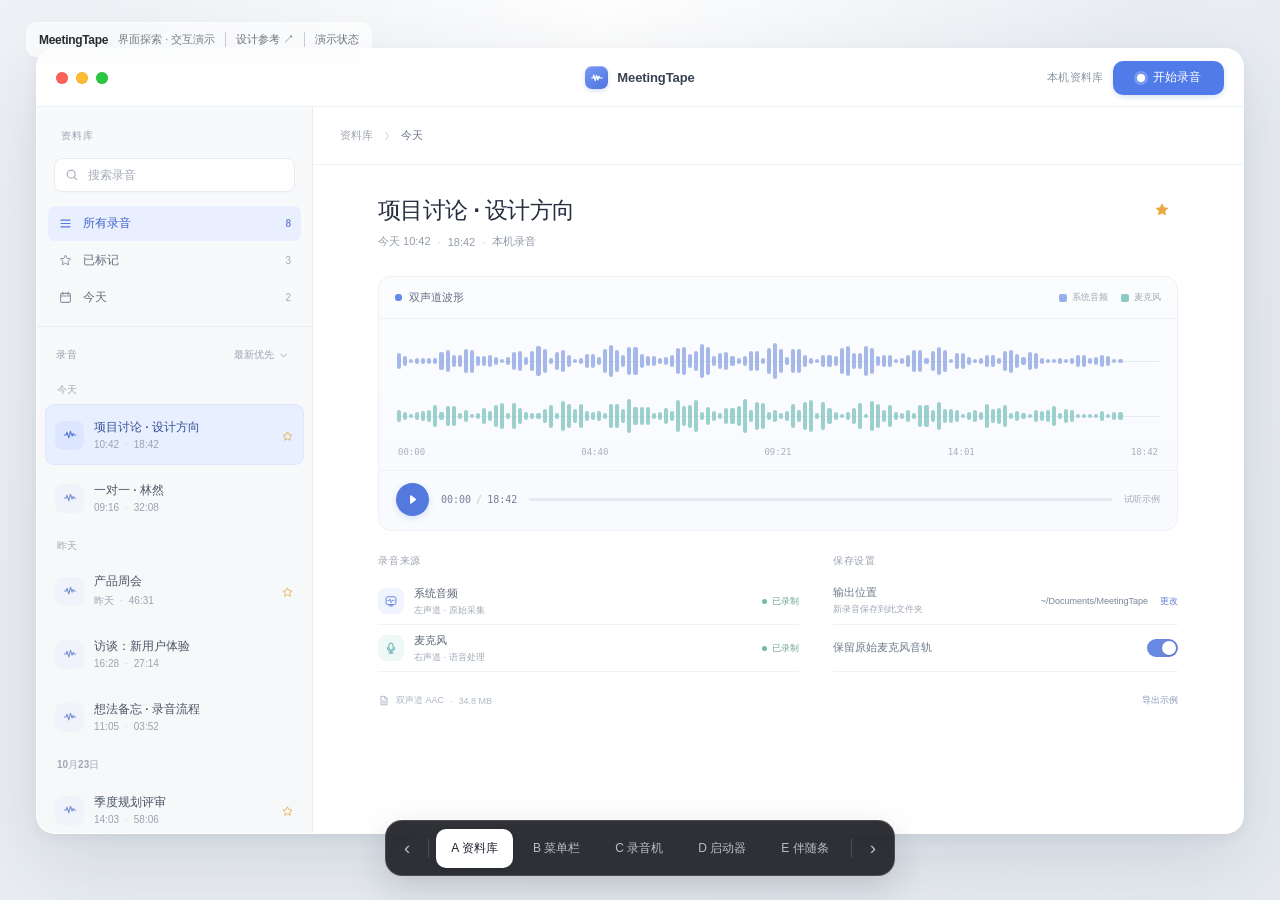
==== Prototypes/GUI/index.html @ 2f589d9b "新增五种可交互的录音界面原型 - Prototypes/GUI 提供资料库、菜单栏、实体录音机、键盘启动器与悬浮伴随条，并用统一入口和 URL 参数切换。 - 各方案使用内存演示数据完成录制、归档、设" ====
<!doctype html>
<html lang="zh-CN">
<head>
  <meta charset="UTF-8"><meta name="viewport" content="width=device-width, initial-scale=1">
  <title>MeetingTape · 五种界面探索</title><link rel="icon" type="image/svg+xml" href="assets/icon.svg">
  <style>
    *{box-sizing:border-box}body{margin:0;font-family:-apple-system,BlinkMacSystemFont,"PingFang SC",sans-serif;color:#272a31;background:#e9e9e6}button,a{font:inherit}button{cursor:pointer}iframe{display:block;border:0;width:100vw;height:100dvh}.identity{position:fixed;top:22px;left:26px;z-index:20;display:flex;align-items:center;gap:10px;padding:9px 12px;border:1px solid #fff8;border-radius:11px;background:#fff9;backdrop-filter:blur(24px);box-shadow:0 2px 15px #00000004;font-size:12px}.identity strong{letter-spacing:-.3px}.identity span{color:#787c84;font-size:11px}.identity button{background:none;border:0;color:#6d737d;padding:0 0 0 10px;border-left:1px solid #c9cbd0;font-size:11px}.switcher{position:fixed;z-index:20;bottom:24px;left:50%;transform:translateX(-50%);display:flex;gap:5px;align-items:center;padding:7px;background:#22252bf0;color:white;border:1px solid #ffffff24;border-radius:17px;box-shadow:0 12px 35px #11182728;backdrop-filter:blur(30px)}.switcher button{border:0;background:none;color:#b9bdc7;padding:11px 15px;border-radius:10px;white-space:nowrap;font-size:12px;transition:.18s}.switcher button:hover{background:#ffffff0e;color:white}.switcher button[aria-current=true]{background:#fff;color:#20242d;box-shadow:0 2px 6px #0002}.switcher .arrow{font-size:19px;padding:6px 11px;line-height:28px}.switcher .sep{height:19px;width:1px;background:#ffffff23;margin:0 2px}.panel{position:fixed;z-index:30;left:26px;top:77px;width:330px;padding:23px;border:1px solid #ffffffa1;background:#fffffff2;box-shadow:0 20px 70px #23304c29;border-radius:17px;backdrop-filter:blur(30px)}.panel[hidden],.state[hidden]{display:none}.panel h2{margin:0 0 11px;font-size:15px}.panel p{font-size:12px;color:#68717f;line-height:1.8;margin:0 0 17px}.panel a{display:block;font-size:12px;color:#4668a0;text-decoration:none;line-height:2}.panel small{display:block;color:#969ba3;font-size:10px;border-top:1px solid #eee;margin-top:17px;padding-top:13px;line-height:1.7}.state-toggle{position:fixed;right:25px;top:24px;z-index:20;font-size:11px;background:#ffffff9c;border:1px solid #fff6;border-radius:9px;padding:9px 11px;color:#757b84;backdrop-filter:blur(24px)}.state{position:fixed;right:25px;top:66px;z-index:30;max-width:390px;max-height:65vh;overflow:auto;background:#20252cf5;color:#d6dfde;border:1px solid #ffffff30;border-radius:13px;padding:19px;font:11px/1.7 ui-monospace,monospace;white-space:pre-wrap;box-shadow:0 16px 40px #0002}@media(max-width:740px){.switcher{max-width:96vw;gap:1px;bottom:12px;border-radius:13px;padding:5px}.switcher button{font-size:10px;padding:10px 8px}.switcher .arrow{padding:5px}.identity{top:12px;left:12px}.identity span{display:none}.state-toggle{right:12px;top:13px}.panel{left:12px;top:64px;max-width:calc(100vw - 24px)}}
  </style>
</head>
<body>
  <iframe id="canvas" title="MeetingTape 方案 A"></iframe>
  <div class="identity"><strong>MeetingTape</strong><span>界面探索 · 交互演示</span><button id="reference" aria-expanded="false">设计参考 ↗</button><button id="stateToggle" aria-expanded="false">演示状态</button></div>
  <pre class="state" id="state" hidden></pre>
  <aside class="panel" id="referencePanel" hidden><h2 id="variantTitle"></h2><p id="variantIdea"></p><a id="source" target="_blank" rel="noreferrer"></a><small>录音使用内存中的演示数据。试听与导出为本地生成的示例音频。</small></aside>
  <nav class="switcher" aria-label="原型方案切换"><button class="arrow" id="prev" aria-label="上一个方案">‹</button><span class="sep"></span><button data-variant="A">A 资料库</button><button data-variant="B">B 菜单栏</button><button data-variant="C">C 录音机</button><button data-variant="D">D 启动器</button><button data-variant="E">E 伴随条</button><span class="sep"></span><button class="arrow" id="next" aria-label="下一个方案">›</button></nav>
  <script>
    const variants={A:{name:'资料库工作台',idea:'把录音当作可整理、可回听的文件。主窗口承载完整上下文，适合常驻管理。',source:'Apple · Mac 语音备忘录',url:'https://support.apple.com/guide/voice-memos/welcome/mac'},B:{name:'菜单栏速录',idea:'录音随叫随到，结束即收起。设置与最近录音留在一个轻量下拉面板里。',source:'CleanShot · 即时捕获工具',url:'https://cleanshot.com/'},C:{name:'桌面录音机',idea:'让音源、电平和录制动作像一台摸得着的设备。双声源的工作状态一眼可见。',source:'Rogue Amoeba · Piezo',url:'https://rogueamoeba.com/piezo/'},D:{name:'键盘启动器',idea:'一个输入框调出录音和文件操作。用键盘完成大部分动作，录音时收成小浮层。',source:'Raycast · Search Bar',url:'https://manual.raycast.com/search-bar'},E:{name:'悬浮伴随条',idea:'会议继续，录音退到一旁。可拖动的轻量控件只留下正在发生的事。',source:'Superwhisper · 全局快捷入口',url:'https://superwhisper.com/'}};
    const keys=Object.keys(variants),frame=document.querySelector('#canvas');let current='A';
    function show(key){current=variants[key]?key:'A';const v=variants[current],url=new URL(location.href);url.searchParams.set('variant',current);history.replaceState(null,'',url);frame.src=`variants/${current.toLowerCase()}.html`;frame.title=`MeetingTape 方案 ${current} · ${v.name}`;document.querySelectorAll('[data-variant]').forEach(b=>b.setAttribute('aria-current',String(b.dataset.variant===current)));document.querySelector('#variantTitle').textContent=current+' · '+v.name;document.querySelector('#variantIdea').textContent=v.idea;const source=document.querySelector('#source');source.textContent=v.source+' ↗';source.href=v.url;document.title=`MeetingTape · ${v.name}`;document.querySelector('#state').textContent='等待界面状态…';console.info('MeetingTape prototype', {variant:current,name:v.name,status:'loading'});}
    function cycle(direction){show(keys[(keys.indexOf(current)+direction+keys.length)%keys.length]);}
    document.querySelectorAll('[data-variant]').forEach(b=>b.onclick=()=>show(b.dataset.variant));document.querySelector('#prev').onclick=()=>cycle(-1);document.querySelector('#next').onclick=()=>cycle(1);
    document.querySelector('#reference').onclick=()=>{const panel=document.querySelector('#referencePanel');panel.hidden=!panel.hidden;document.querySelector('#reference').setAttribute('aria-expanded',!panel.hidden);};
    document.querySelector('#stateToggle').onclick=()=>{const state=document.querySelector('#state');state.hidden=!state.hidden;document.querySelector('#stateToggle').setAttribute('aria-expanded',!state.hidden);};
    document.addEventListener('keydown',event=>{if(event.target.closest('input,textarea,select,[contenteditable="true"]'))return;if(['ArrowLeft','ArrowRight'].includes(event.key)){event.preventDefault();cycle(event.key==='ArrowRight'?1:-1);}});
    window.addEventListener('message',event=>{if(event.origin!==location.origin||event.source!==frame.contentWindow)return;if(event.data.type==='meetingtape:cycle')cycle(event.data.direction);if(event.data.type==='meetingtape:state'&&event.data.state.variant===current){document.querySelector('#state').textContent=JSON.stringify(event.data.state,null,2);console.info('MeetingTape state',event.data.state);}});
    frame.onload=()=>frame.contentWindow.postMessage({type:'meetingtape:request-state'},location.origin);show(new URL(location.href).searchParams.get('variant')||'A');
  </script>
</body>
</html>
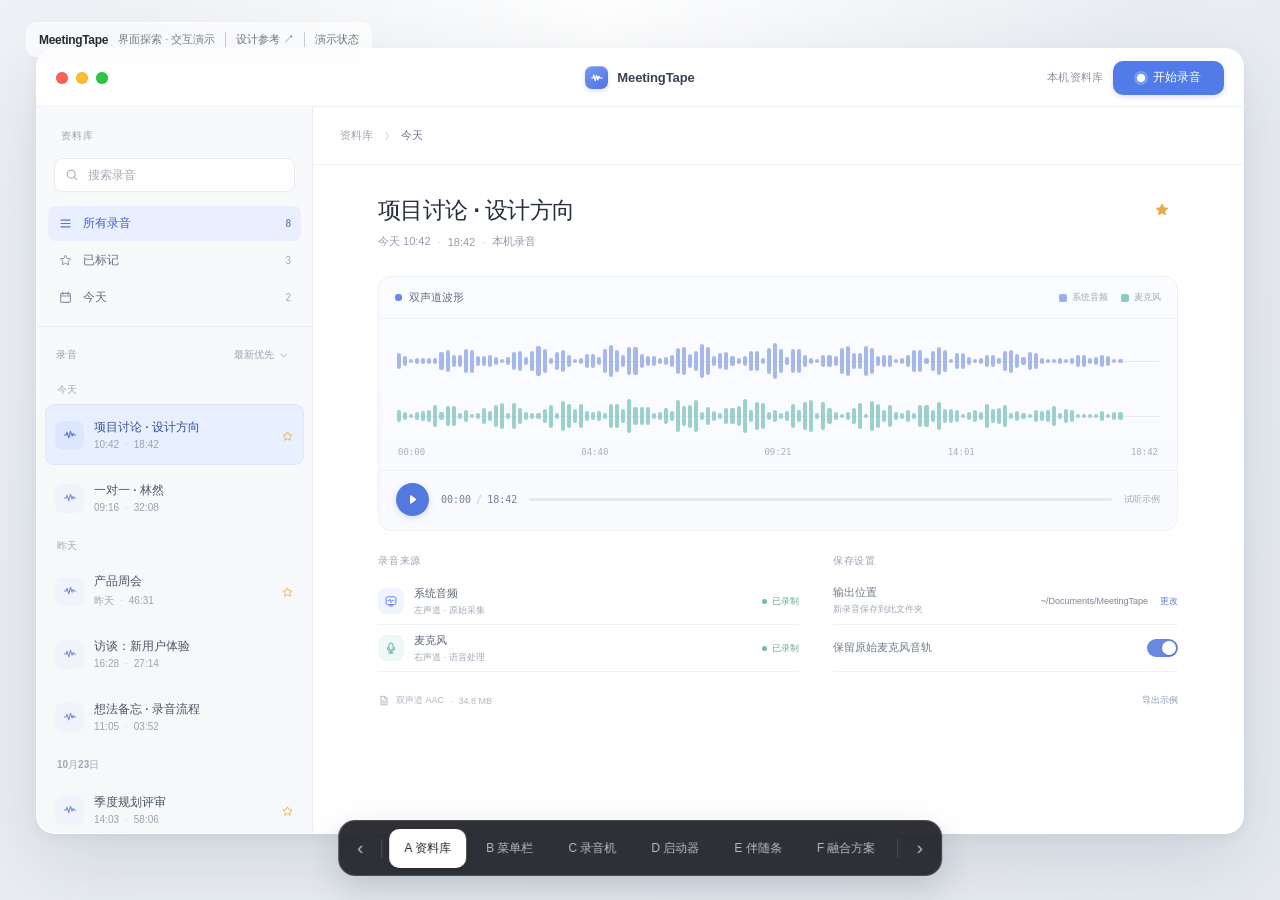
==== commit 81b6df9f: "融合资料库与极简录音悬浮窗 - 新增 F 原型，将资料库整理与独立悬浮窗录制分开 - 支持极简收起、展开命名、拖动及关闭资料库后继续录制 - 停止后自动入库并提供主动查看入口，保留原五套原型作对照 -" ====
--- a/Prototypes/GUI/index.html
+++ b/Prototypes/GUI/index.html
@@ -2,7 +2,7 @@
 <html lang="zh-CN">
 <head>
   <meta charset="UTF-8"><meta name="viewport" content="width=device-width, initial-scale=1">
-  <title>MeetingTape · 五种界面探索</title><link rel="icon" type="image/svg+xml" href="assets/icon.svg">
+  <title>MeetingTape · 界面探索</title><link rel="icon" type="image/svg+xml" href="assets/icon.svg">
   <style>
     *{box-sizing:border-box}body{margin:0;font-family:-apple-system,BlinkMacSystemFont,"PingFang SC",sans-serif;color:#272a31;background:#e9e9e6}button,a{font:inherit}button{cursor:pointer}iframe{display:block;border:0;width:100vw;height:100dvh}.identity{position:fixed;top:22px;left:26px;z-index:20;display:flex;align-items:center;gap:10px;padding:9px 12px;border:1px solid #fff8;border-radius:11px;background:#fff9;backdrop-filter:blur(24px);box-shadow:0 2px 15px #00000004;font-size:12px}.identity strong{letter-spacing:-.3px}.identity span{color:#787c84;font-size:11px}.identity button{background:none;border:0;color:#6d737d;padding:0 0 0 10px;border-left:1px solid #c9cbd0;font-size:11px}.switcher{position:fixed;z-index:20;bottom:24px;left:50%;transform:translateX(-50%);display:flex;gap:5px;align-items:center;padding:7px;background:#22252bf0;color:white;border:1px solid #ffffff24;border-radius:17px;box-shadow:0 12px 35px #11182728;backdrop-filter:blur(30px)}.switcher button{border:0;background:none;color:#b9bdc7;padding:11px 15px;border-radius:10px;white-space:nowrap;font-size:12px;transition:.18s}.switcher button:hover{background:#ffffff0e;color:white}.switcher button[aria-current=true]{background:#fff;color:#20242d;box-shadow:0 2px 6px #0002}.switcher .arrow{font-size:19px;padding:6px 11px;line-height:28px}.switcher .sep{height:19px;width:1px;background:#ffffff23;margin:0 2px}.panel{position:fixed;z-index:30;left:26px;top:77px;width:330px;padding:23px;border:1px solid #ffffffa1;background:#fffffff2;box-shadow:0 20px 70px #23304c29;border-radius:17px;backdrop-filter:blur(30px)}.panel[hidden],.state[hidden]{display:none}.panel h2{margin:0 0 11px;font-size:15px}.panel p{font-size:12px;color:#68717f;line-height:1.8;margin:0 0 17px}.panel a{display:block;font-size:12px;color:#4668a0;text-decoration:none;line-height:2}.panel small{display:block;color:#969ba3;font-size:10px;border-top:1px solid #eee;margin-top:17px;padding-top:13px;line-height:1.7}.state-toggle{position:fixed;right:25px;top:24px;z-index:20;font-size:11px;background:#ffffff9c;border:1px solid #fff6;border-radius:9px;padding:9px 11px;color:#757b84;backdrop-filter:blur(24px)}.state{position:fixed;right:25px;top:66px;z-index:30;max-width:390px;max-height:65vh;overflow:auto;background:#20252cf5;color:#d6dfde;border:1px solid #ffffff30;border-radius:13px;padding:19px;font:11px/1.7 ui-monospace,monospace;white-space:pre-wrap;box-shadow:0 16px 40px #0002}@media(max-width:740px){.switcher{max-width:96vw;gap:1px;bottom:12px;border-radius:13px;padding:5px}.switcher button{font-size:10px;padding:10px 8px}.switcher .arrow{padding:5px}.identity{top:12px;left:12px}.identity span{display:none}.state-toggle{right:12px;top:13px}.panel{left:12px;top:64px;max-width:calc(100vw - 24px)}}
   </style>
@@ -12,11 +12,11 @@
   <div class="identity"><strong>MeetingTape</strong><span>界面探索 · 交互演示</span><button id="reference" aria-expanded="false">设计参考 ↗</button><button id="stateToggle" aria-expanded="false">演示状态</button></div>
   <pre class="state" id="state" hidden></pre>
   <aside class="panel" id="referencePanel" hidden><h2 id="variantTitle"></h2><p id="variantIdea"></p><a id="source" target="_blank" rel="noreferrer"></a><small>录音使用内存中的演示数据。试听与导出为本地生成的示例音频。</small></aside>
-  <nav class="switcher" aria-label="原型方案切换"><button class="arrow" id="prev" aria-label="上一个方案">‹</button><span class="sep"></span><button data-variant="A">A 资料库</button><button data-variant="B">B 菜单栏</button><button data-variant="C">C 录音机</button><button data-variant="D">D 启动器</button><button data-variant="E">E 伴随条</button><span class="sep"></span><button class="arrow" id="next" aria-label="下一个方案">›</button></nav>
+  <nav class="switcher" aria-label="原型方案切换"><button class="arrow" id="prev" aria-label="上一个方案">‹</button><span class="sep"></span><button data-variant="A">A 资料库</button><button data-variant="B">B 菜单栏</button><button data-variant="C">C 录音机</button><button data-variant="D">D 启动器</button><button data-variant="E">E 伴随条</button><button data-variant="F">F 融合方案</button><span class="sep"></span><button class="arrow" id="next" aria-label="下一个方案">›</button></nav>
   <script>
-    const variants={A:{name:'资料库工作台',idea:'把录音当作可整理、可回听的文件。主窗口承载完整上下文，适合常驻管理。',source:'Apple · Mac 语音备忘录',url:'https://support.apple.com/guide/voice-memos/welcome/mac'},B:{name:'菜单栏速录',idea:'录音随叫随到，结束即收起。设置与最近录音留在一个轻量下拉面板里。',source:'CleanShot · 即时捕获工具',url:'https://cleanshot.com/'},C:{name:'桌面录音机',idea:'让音源、电平和录制动作像一台摸得着的设备。双声源的工作状态一眼可见。',source:'Rogue Amoeba · Piezo',url:'https://rogueamoeba.com/piezo/'},D:{name:'键盘启动器',idea:'一个输入框调出录音和文件操作。用键盘完成大部分动作，录音时收成小浮层。',source:'Raycast · Search Bar',url:'https://manual.raycast.com/search-bar'},E:{name:'悬浮伴随条',idea:'会议继续，录音退到一旁。可拖动的轻量控件只留下正在发生的事。',source:'Superwhisper · 全局快捷入口',url:'https://superwhisper.com/'}};
+    const variants={A:{name:'资料库工作台',idea:'把录音当作可整理、可回听的文件。主窗口承载完整上下文，适合常驻管理。',source:'Apple · Mac 语音备忘录',url:'https://support.apple.com/guide/voice-memos/welcome/mac'},B:{name:'菜单栏速录',idea:'录音随叫随到，结束即收起。设置与最近录音留在一个轻量下拉面板里。',source:'CleanShot · 即时捕获工具',url:'https://cleanshot.com/'},C:{name:'桌面录音机',idea:'让音源、电平和录制动作像一台摸得着的设备。双声源的工作状态一眼可见。',source:'Rogue Amoeba · Piezo',url:'https://rogueamoeba.com/piezo/'},D:{name:'键盘启动器',idea:'一个输入框调出录音和文件操作。用键盘完成大部分动作，录音时收成小浮层。',source:'Raycast · Search Bar',url:'https://manual.raycast.com/search-bar'},E:{name:'悬浮伴随条',idea:'会议继续，录音退到一旁。可拖动的轻量控件只留下正在发生的事。',source:'Superwhisper · 全局快捷入口',url:'https://superwhisper.com/'},F:{name:'资料库与悬浮窗',idea:'资料库负责整理，独立悬浮窗负责录制。收起时仅保留时间、波形、停止与展开；关闭资料库后录音继续，停止后自动入库。',source:'豆包 · 用户提供的录音悬浮窗截图',url:null}};
     const keys=Object.keys(variants),frame=document.querySelector('#canvas');let current='A';
-    function show(key){current=variants[key]?key:'A';const v=variants[current],url=new URL(location.href);url.searchParams.set('variant',current);history.replaceState(null,'',url);frame.src=`variants/${current.toLowerCase()}.html`;frame.title=`MeetingTape 方案 ${current} · ${v.name}`;document.querySelectorAll('[data-variant]').forEach(b=>b.setAttribute('aria-current',String(b.dataset.variant===current)));document.querySelector('#variantTitle').textContent=current+' · '+v.name;document.querySelector('#variantIdea').textContent=v.idea;const source=document.querySelector('#source');source.textContent=v.source+' ↗';source.href=v.url;document.title=`MeetingTape · ${v.name}`;document.querySelector('#state').textContent='等待界面状态…';console.info('MeetingTape prototype', {variant:current,name:v.name,status:'loading'});}
+    function show(key){current=variants[key]?key:'A';const v=variants[current],url=new URL(location.href);url.searchParams.set('variant',current);history.replaceState(null,'',url);frame.src=`variants/${current.toLowerCase()}.html`;frame.title=`MeetingTape 方案 ${current} · ${v.name}`;document.querySelectorAll('[data-variant]').forEach(b=>b.setAttribute('aria-current',String(b.dataset.variant===current)));document.querySelector('#variantTitle').textContent=current+' · '+v.name;document.querySelector('#variantIdea').textContent=v.idea;const source=document.querySelector('#source');source.textContent=v.source+(v.url?' ↗':'');if(v.url)source.href=v.url;else source.removeAttribute('href');document.title=`MeetingTape · ${v.name}`;document.querySelector('#state').textContent='等待界面状态…';console.info('MeetingTape prototype', {variant:current,name:v.name,status:'loading'});}
     function cycle(direction){show(keys[(keys.indexOf(current)+direction+keys.length)%keys.length]);}
     document.querySelectorAll('[data-variant]').forEach(b=>b.onclick=()=>show(b.dataset.variant));document.querySelector('#prev').onclick=()=>cycle(-1);document.querySelector('#next').onclick=()=>cycle(1);
     document.querySelector('#reference').onclick=()=>{const panel=document.querySelector('#referencePanel');panel.hidden=!panel.hidden;document.querySelector('#reference').setAttribute('aria-expanded',!panel.hidden);};
